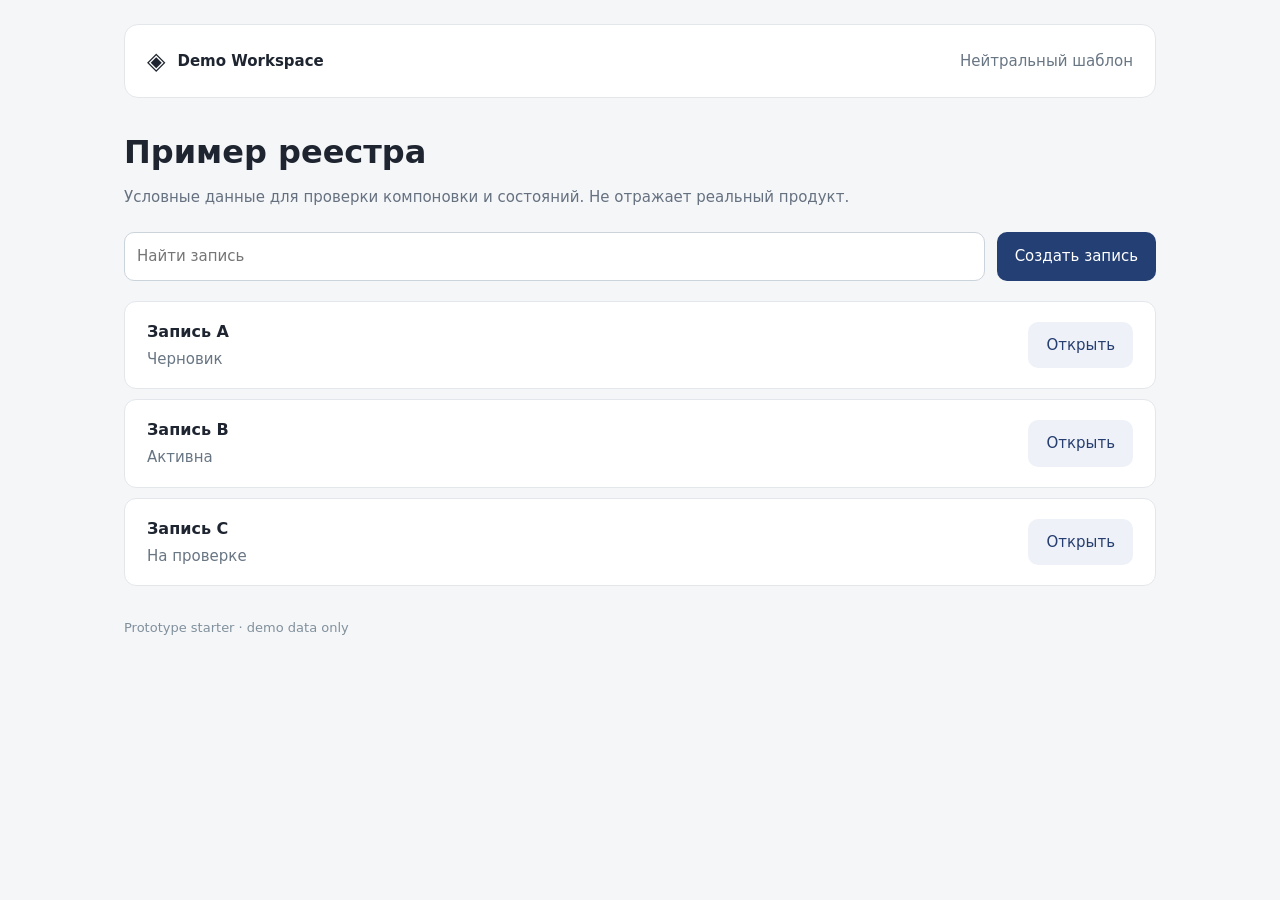
==== context/product-system/04_ui/starter/index.html @ 60b69563 "feat: publish sanitized AI PDLC pipeline with seven numbered skills, agents and sample context" ====
<!doctype html>
<html lang="ru"><head><meta charset="utf-8"><meta name="viewport" content="width=device-width,initial-scale=1"><title>UI prototype — sample</title><link rel="stylesheet" href="styles.css"></head>
<body><main class="app"><header class="top"><span class="symbol" aria-hidden="true">◈</span><strong>Demo Workspace</strong><span class="sub">Нейтральный шаблон</span></header><section class="intro"><h1>Пример реестра</h1><p>Условные данные для проверки компоновки и состояний. Не отражает реальный продукт.</p></section><section class="toolbar"><input id="query" type="search" placeholder="Найти запись" aria-label="Поиск"><button id="add" type="button">Создать запись</button></section><section class="data" id="items" aria-label="Список записей"></section><footer class="foot">Prototype starter · demo data only</footer></main><dialog id="details"><form method="dialog"><h2 id="detail-title">Запись</h2><p id="detail-text"></p><menu><button type="submit">Закрыть</button></menu></form></dialog><script src="prototype.js"></script></body></html>
---- context/product-system/04_ui/starter/styles.css ----
*{box-sizing:border-box}body{margin:0;font:15px/1.5 system-ui,-apple-system,Arial,sans-serif;background:#f5f6f8;color:#1e2530}.app{max-width:1080px;margin:auto;padding:24px}.top{display:flex;gap:12px;align-items:center;padding:18px 22px;background:#fff;border:1px solid #e3e7eb;border-radius:14px}.symbol{font-size:24px}.sub{margin-left:auto;color:#687583}.intro{margin:36px 0 24px}.intro h1{font-size:32px;line-height:1.15;margin:0 0 10px}.intro p{color:#667180}.toolbar{display:flex;gap:12px;margin:20px 0}input{flex:1;min-width:0;border:1px solid #cbd3db;border-radius:10px;padding:12px;font:inherit}button{border:0;border-radius:10px;background:#243f74;color:#fff;padding:12px 18px;font:inherit;cursor:pointer}button:focus-visible,input:focus-visible{outline:3px solid #7baaf7;outline-offset:2px}.data{display:grid;gap:10px}.item{display:flex;align-items:center;justify-content:space-between;gap:18px;padding:18px 22px;background:#fff;border:1px solid #e3e7eb;border-radius:12px}.item h3{font-size:16px;margin:0}.item p{margin:4px 0 0;color:#687583}.item button{background:#eef1f8;color:#263e70}.foot{margin:32px 0;color:#80909c;font-size:13px}dialog{border:0;border-radius:16px;padding:28px;max-width:460px;width:min(90vw,460px);box-shadow:0 25px 80px #15263c39}dialog::backdrop{background:#18233380}menu{display:flex;justify-content:flex-end;padding:0;margin:24px 0 0}@media(max-width:600px){.app{padding:12px}.toolbar{flex-direction:column}.sub{display:none}.intro h1{font-size:26px}}
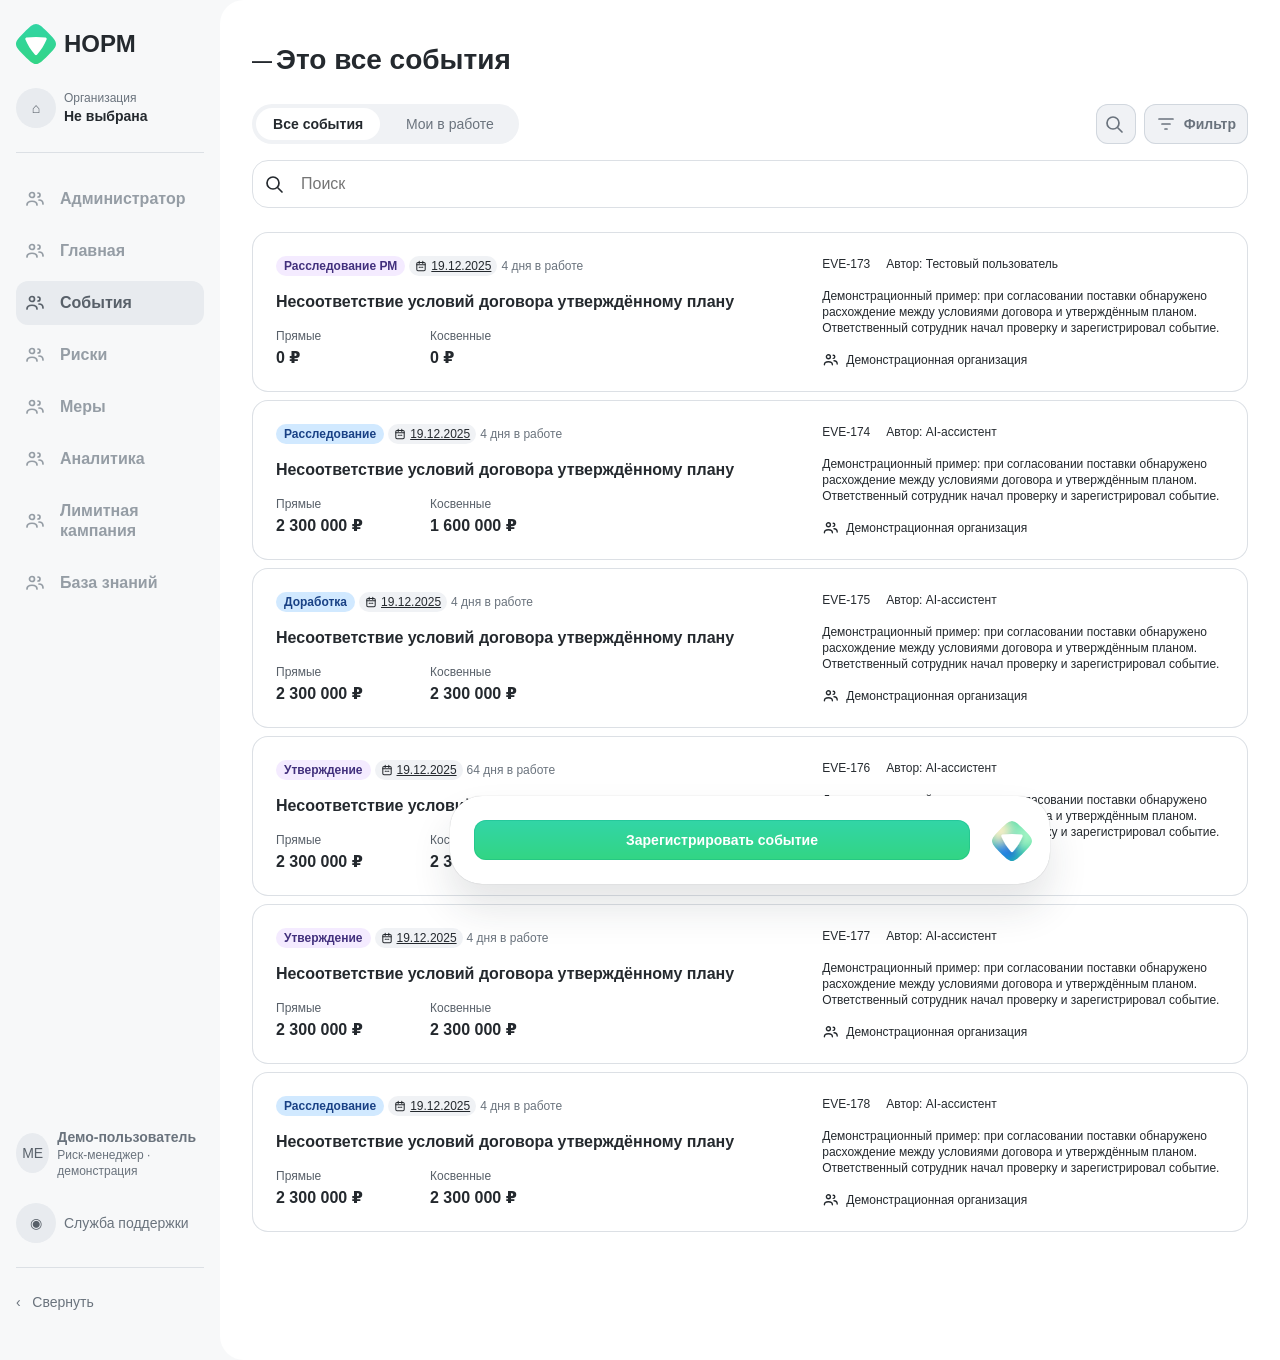
==== commit a655f06d: "feat: publish full NORM context, functional HTML starter and seven AI PDLC skills" ====
--- a/context/product-system/04_ui/starter/index.html
+++ b/context/product-system/04_ui/starter/index.html
@@ -1,3 +1,10 @@
-<!doctype html>
-<html lang="ru"><head><meta charset="utf-8"><meta name="viewport" content="width=device-width,initial-scale=1"><title>UI prototype — sample</title><link rel="stylesheet" href="styles.css"></head>
-<body><main class="app"><header class="top"><span class="symbol" aria-hidden="true">◈</span><strong>Demo Workspace</strong><span class="sub">Нейтральный шаблон</span></header><section class="intro"><h1>Пример реестра</h1><p>Условные данные для проверки компоновки и состояний. Не отражает реальный продукт.</p></section><section class="toolbar"><input id="query" type="search" placeholder="Найти запись" aria-label="Поиск"><button id="add" type="button">Создать запись</button></section><section class="data" id="items" aria-label="Список записей"></section><footer class="foot">Prototype starter · demo data only</footer></main><dialog id="details"><form method="dialog"><h2 id="detail-title">Запись</h2><p id="detail-text"></p><menu><button type="submit">Закрыть</button></menu></form></dialog><script src="prototype.js"></script></body></html>
+<!doctype html><html lang="ru"><head><meta charset="utf-8"><meta name="viewport" content="width=device-width,initial-scale=1"><title>НОРМ — реестр событий</title><link rel="stylesheet" href="styles.css"><link rel="stylesheet" href="norm-components.css"></head><body data-scenario="event">
+<div class="prototype-tools" aria-label="Сценарии прототипа"><span>Проверка состояний</span><button class="tool" data-demo="default">Default</button><button class="tool" data-demo="loading">Loading</button><button class="tool" data-demo="empty">Empty</button><button class="tool" data-demo="error">Error</button></div>
+<div class="app-shell"><aside class="app-nav"><div class="brand">НОРМ</div><div class="org"><span class="nav-symbol">⌂</span><div><small>Организация</small><strong>Не выбрана</strong></div></div><nav aria-label="Основная навигация"><a href="#" data-nav-passive>♧ <span>Администратор</span></a><a href="#" data-nav-passive>♧ <span>Главная</span></a><a href="#" class="active" aria-current="page">♧ <span data-nav-active>События</span></a><a href="#" data-nav-passive>♧ <span>Риски</span></a><a href="#" data-nav-passive>♧ <span>Меры</span></a><a href="#" data-nav-passive>♧ <span>Аналитика</span></a><a href="#" data-nav-passive>♧ <span>Лимитная кампания</span></a><a href="#" data-nav-passive>♧ <span>База знаний</span></a></nav><div class="nav-bottom"><p><span class="nav-symbol">МЕ</span><span><strong>Демо-пользователь</strong><small>Риск-менеджер · демонстрация</small></span></p><p class="support"><span class="nav-symbol">◉</span>Служба поддержки</p><p>‹ &nbsp; Свернуть</p></div></aside>
+<main class="app-surface"><div class="page"><header class="page-header"><h1>Это все события</h1></header>
+<section class="registry-controls" aria-label="Управление реестром"><div class="filter-left"><div class="segmented-control" role="group" aria-label="Область списка"><button class="segment-option active" data-scope="all" aria-pressed="true">Все события</button><button class="segment-option" data-scope="mine" aria-pressed="false">Мои в работе</button></div><div class="quick-filters" aria-label="Быстрые фильтры"></div></div><div class="control-actions"><button class="control-button icon-only" data-icon-search aria-controls="registry-search" aria-label="Поиск" aria-expanded="true"></button><button class="control-button" data-icon-filter></button></div></section>
+<div class="search-row" id="registry-search"><span></span><input type="search" aria-label="Поиск по названию или ID" placeholder="Поиск"></div>
+<section class="overview" aria-label="Обзор всех запусков" hidden><span class="overview-label">Все запуски</span><strong>Всего <span data-overview-total></span></strong><span>Завершено <b data-overview-done></b></span><div class="bar" aria-hidden="true"><span></span></div><button data-overview-filter>С ошибкой <b data-overview-error></b> →</button></section><p class="result-context" role="status"></p>
+<section class="registry" data-state="default" aria-label="Список объектов"></section><section class="registry" data-state="loading" hidden aria-label="Загрузка"><div class="skeleton-row"></div><div class="skeleton-row"></div></section><section class="state-panel" data-state="empty" hidden><h2>Записи не найдены</h2><p data-empty-text></p><button class="button button-secondary" data-reset>Сбросить фильтры</button></section><section class="state-panel" data-state="error" hidden><h2>Не удалось загрузить данные</h2><p>Условия поиска сохранены. Повторите загрузку.</p><button class="button button-secondary" data-recover>Попробовать снова</button></section></div>
+<div class="action-dock" aria-label="Основные действия"><button class="button button-primary" data-main-action>Зарегистрировать событие</button><button class="assistant" aria-label="Помощь Норма AI"></button></div></main></div>
+<script src="norm-components.js"></script><script src="prototype.js"></script></body></html>
--- a/context/product-system/04_ui/starter/styles.css
+++ b/context/product-system/04_ui/starter/styles.css
@@ -1 +1,141 @@
-*{box-sizing:border-box}body{margin:0;font:15px/1.5 system-ui,-apple-system,Arial,sans-serif;background:#f5f6f8;color:#1e2530}.app{max-width:1080px;margin:auto;padding:24px}.top{display:flex;gap:12px;align-items:center;padding:18px 22px;background:#fff;border:1px solid #e3e7eb;border-radius:14px}.symbol{font-size:24px}.sub{margin-left:auto;color:#687583}.intro{margin:36px 0 24px}.intro h1{font-size:32px;line-height:1.15;margin:0 0 10px}.intro p{color:#667180}.toolbar{display:flex;gap:12px;margin:20px 0}input{flex:1;min-width:0;border:1px solid #cbd3db;border-radius:10px;padding:12px;font:inherit}button{border:0;border-radius:10px;background:#243f74;color:#fff;padding:12px 18px;font:inherit;cursor:pointer}button:focus-visible,input:focus-visible{outline:3px solid #7baaf7;outline-offset:2px}.data{display:grid;gap:10px}.item{display:flex;align-items:center;justify-content:space-between;gap:18px;padding:18px 22px;background:#fff;border:1px solid #e3e7eb;border-radius:12px}.item h3{font-size:16px;margin:0}.item p{margin:4px 0 0;color:#687583}.item button{background:#eef1f8;color:#263e70}.foot{margin:32px 0;color:#80909c;font-size:13px}dialog{border:0;border-radius:16px;padding:28px;max-width:460px;width:min(90vw,460px);box-shadow:0 25px 80px #15263c39}dialog::backdrop{background:#18233380}menu{display:flex;justify-content:flex-end;padding:0;margin:24px 0 0}@media(max-width:600px){.app{padding:12px}.toolbar{flex-direction:column}.sub{display:none}.intro h1{font-size:26px}}
+/* Structural defaults and optional form primitives. Product tokens live in norm-components.css. */
+* { box-sizing:border-box; }
+body { margin:0; background:var(--menu); }
+button { font:inherit; }
+[hidden] { display:none !important; }
+.prototype-tools { min-height:40px; padding:7px 16px; background:#111; color:#fff; display:flex; align-items:center; gap:8px; font-size:12px; }
+.prototype-tools span { margin-right:8px; color:#c7cbd0; }
+.tool { padding:5px 10px; color:#bbb; background:transparent; border:1px solid #444; border-radius:8px; cursor:pointer; }
+.tool.active { color:#fff; background:#3a3a3a; border-color:#666; }
+.app-shell { display:grid; grid-template-columns:220px minmax(680px,1fr); min-height:calc(100vh - 40px); }
+.app-nav { padding:32px 24px; color:var(--text); background:var(--menu); }
+.brand { font-size:22px; font-weight:700; margin-bottom:32px; }
+.app-nav nav { display:grid; gap:8px; }
+.app-nav a { padding:10px 12px; border-radius:10px; color:#6a737d; text-decoration:none; }
+.app-nav a.active,.app-nav a:hover { background:rgba(5,38,88,.06); color:var(--text); }
+.app-surface { position:relative; min-width:0; background:var(--surface); border-radius:var(--r-surface) 0 0 var(--r-surface); padding:40px 48px 128px; }
+.page { max-width:1240px; margin:0 auto; }
+.page-header { display:flex; justify-content:space-between; align-items:flex-start; gap:24px; margin-bottom:24px; }
+.eyebrow { margin:0 0 6px; color:var(--muted); font-size:12px; font-weight:700; letter-spacing:.04em; text-transform:uppercase; }
+.page-header h1 { margin:0 0 8px; font-size:32px; line-height:1.15; }
+.page-description { max-width:720px; margin:0; color:var(--muted); line-height:1.5; }
+.count { color:var(--muted); font-weight:500; }
+.button { border:0; border-radius:12px; padding:11px 16px; cursor:pointer; white-space:nowrap; }
+.button-primary { background:var(--brand); color:#fff; box-shadow:0 1px 2px rgba(16,95,62,.18); }
+.button-primary:hover { background:var(--brand-hover); }
+.button-secondary { background:var(--soft); color:var(--text); }
+.button-secondary:hover { background:#eceff0; }
+.quick-filters { display:flex; gap:6px; flex-wrap:wrap; margin:0; }
+.segmented-control { display:inline-flex; align-items:center; gap:2px; padding:3px; border-radius:14px; background:var(--menu); }
+.segment-option { min-height:34px; border:0; border-radius:11px; padding:7px 12px; background:transparent; color:var(--muted); cursor:pointer; white-space:nowrap; }
+.segment-option.active { background:#fff; color:var(--text); box-shadow:0 1px 3px rgba(36,41,46,.10); font-weight:650; }
+.filter-chip { min-height:36px; border:0; border-radius:999px; padding:8px 12px; background:var(--soft); color:var(--text); cursor:pointer; white-space:nowrap; }
+.filter-chip:hover { background:#eceff0; }
+.filter-chip.active { color:#147a50; background:var(--brand-soft); font-weight:650; }
+.registry { display:grid; gap:10px; }
+.row-card { width:100%; min-height:92px; display:grid; grid-template-columns:minmax(300px,1fr) max-content minmax(150px,220px) 130px 24px; align-items:center; gap:20px; padding:18px 22px; text-align:left; color:inherit; background:#fff; border:0; box-shadow:inset 0 0 0 1px var(--border); border-radius:var(--r-card); cursor:pointer; }
+.row-card:hover { background:#fff; box-shadow:0 0 1px rgba(36,41,46,.32),0 4px 8px rgba(36,41,46,.12); }
+.status { display:inline-flex; align-items:center; gap:7px; width:max-content; padding:6px 9px; border-radius:999px; font-size:12px; font-weight:700; }
+.status i { width:7px; height:7px; border-radius:50%; background:currentColor; }
+.status-danger { color:var(--danger); background:var(--danger-soft); }
+.status-success { color:var(--brand); background:var(--brand-soft); }
+.row-main,.row-fact { display:grid; gap:4px; min-width:0; }
+.row-main strong { overflow:hidden; text-overflow:ellipsis; white-space:nowrap; font-size:16px; }
+.row-main small,.row-fact small,.row-meta { color:var(--muted); }
+.row-fact strong { font-size:14px; }
+.row-meta { white-space:nowrap; font-size:13px; text-align:right; }
+.row-arrow { font-size:20px; color:var(--muted); }
+.skeleton-row { height:92px; border-radius:var(--r-card); background:linear-gradient(90deg,#f1f2f3 25%,#e6e8ea 50%,#f1f2f3 75%); background-size:200% 100%; animation:shimmer 1.4s infinite; }
+@keyframes shimmer { to { background-position:-200% 0; } }
+.state-panel { min-height:440px; display:flex; flex-direction:column; align-items:center; justify-content:center; text-align:center; padding:48px 24px; }
+.state-panel h2 { margin:12px 0 8px; }
+.state-panel p { max-width:480px; margin:0 0 24px; color:var(--muted); line-height:1.5; }
+.state-icon { width:52px; height:52px; display:grid; place-items:center; border-radius:50%; background:var(--soft); font-size:28px; }
+.state-icon-danger { color:var(--danger); background:var(--danger-soft); }
+.action-dock { position:fixed; z-index:20; left:calc(50% + 110px); bottom:16px; transform:translateX(-50%); width:min(600px,calc(100vw - 280px)); display:flex; justify-content:flex-end; gap:16px; padding:24px; background:#fff; border-radius:32px; box-shadow:var(--shadow); }
+.assistant,.icon-button { border:0; cursor:pointer; }
+.assistant { width:42px; height:42px; border-radius:50%; background:#24282c; color:#fff; font-size:17px; }
+.modal-overlay { position:fixed; z-index:50; inset:0; display:grid; place-items:center; padding:24px; background:rgba(18,22,25,.58); }
+.object-modal { width:min(1320px,calc(100vw - 48px)); max-height:calc(100vh - 48px); display:flex; flex-direction:column; overflow:hidden; background:#fff; border-radius:24px; box-shadow:var(--shadow); }
+.modal-header { display:flex; justify-content:space-between; gap:24px; padding:28px 32px 20px; border-bottom:1px solid var(--border); }
+.modal-header h2 { margin:0; font-size:24px; }
+.icon-button { width:36px; height:36px; border-radius:50%; background:var(--soft); font-size:22px; }
+.modal-body { overflow:auto; padding:28px 32px; }
+.summary-block { padding:20px; background:var(--brand-soft); border-left:4px solid var(--brand); border-radius:12px; }
+.summary-block p { margin:8px 0 0; line-height:1.55; }
+.detail-grid { display:grid; grid-template-columns:repeat(3,1fr); gap:16px; margin:24px 0; }
+.detail-grid div { display:grid; gap:6px; padding:16px; border:1px solid var(--border); border-radius:12px; }
+.detail-grid small { color:var(--muted); }
+.modal-section { border-top:1px solid var(--border); padding-top:20px; }
+.modal-section h3 { margin:0 0 8px; }
+.modal-section p { margin:0; color:var(--muted); line-height:1.55; }
+.modal-footer { flex:none; display:flex; justify-content:flex-end; gap:10px; padding:18px 32px 24px; border-top:1px solid var(--border); }
+@media(max-width:1000px) {
+  .app-shell { grid-template-columns:1fr; }
+  .app-nav { display:none; }
+  .app-surface { border-radius:0; padding:28px 20px 112px; }
+  .action-dock { left:50%; }
+  .row-card { grid-template-columns:minmax(260px,1fr) max-content 120px 24px; }
+  .row-fact { display:none; }
+}
+@media(max-width:700px) {
+  .page-header { display:grid; }
+  .row-card { grid-template-columns:1fr 24px; gap:10px; }
+  .row-main,.status,.row-meta { grid-column:1; }
+  .row-arrow { grid-column:2; grid-row:1 / span 3; }
+  .row-meta { text-align:left; }
+  .detail-grid { grid-template-columns:1fr; }
+}
+
+/* Product-context v1 routing additions */
+.registry-controls { display:flex; align-items:center; justify-content:space-between; gap:20px; margin-bottom:16px; }
+.filter-left { min-width:0; display:flex; align-items:center; gap:8px; flex-wrap:wrap; }
+.registry-controls .quick-filters { margin-bottom:0; }
+.control-actions { display:flex; align-items:center; gap:8px; }
+.control-button { display:inline-flex; align-items:center; gap:8px; min-height:40px; padding:9px 12px; border:0; border-radius:10px; background:transparent; color:var(--muted); cursor:pointer; }
+.control-button:hover { background:var(--soft); color:var(--text); }
+.search-row { margin:-4px 0 20px; }
+.search-row input { width:100%; height:44px; padding:0 14px; border:1px solid var(--border); border-radius:12px; background:#fff; color:var(--text); outline:none; }
+.search-row input:focus { border-color:var(--brand); box-shadow:0 0 0 3px var(--brand-soft); }
+.object-workspace { min-height:0; overflow:auto; padding:16px 24px 28px; display:grid; grid-template-columns:minmax(0,1fr) 280px; gap:24px; align-items:start; background:var(--soft); }
+.object-workspace .modal-body { overflow:visible; padding:0; display:grid; gap:16px; }
+.object-workspace .summary-block,.object-workspace .modal-section { background:#fff; }
+.action-meta-zone { position:sticky; top:0; display:grid; gap:8px; }
+.rail-block,.rail-link,.rail-actions { background:#fff; border-radius:16px; }
+.rail-block { padding:18px; }
+.rail-block h3 { margin:0 0 14px; font-size:15px; }
+.meta-list { display:grid; gap:10px; margin:0; }
+.meta-list div { display:grid; grid-template-columns:86px 1fr; gap:10px; font-size:12px; }
+.meta-list dt { color:var(--muted); }
+.meta-list dd { margin:0; font-weight:600; }
+.rail-link { width:100%; padding:15px 18px; border:0; display:flex; justify-content:space-between; color:var(--text); font-weight:600; cursor:pointer; }
+.rail-actions { padding:16px; display:grid; grid-template-columns:1fr 40px; gap:8px; }
+.rail-actions .button-primary { grid-column:1 / -1; }
+.rail-actions .button-secondary { min-width:0; }
+.rail-more { width:40px; height:40px; }
+@media(max-width:900px) {
+  .registry-controls { align-items:flex-start; }
+  .object-workspace { grid-template-columns:1fr; }
+  .action-meta-zone { position:static; }
+}
+
+/* Standard/Create/Edit Modal reference: intentionally separate from Object View */
+.standard-modal { width:min(800px,calc(100vw - 48px)); max-height:calc(100vh - 48px); display:flex; flex-direction:column; overflow:hidden; background:#fff; border-radius:24px; box-shadow:var(--shadow); }
+.standard-modal .modal-body { min-height:0; }
+.form-intro { margin:0 0 22px; color:var(--muted); line-height:1.55; }
+.form-grid { display:grid; grid-template-columns:1fr 1fr; gap:18px; }
+.form-grid label { display:grid; gap:8px; font-size:13px; font-weight:600; }
+.form-grid input,.form-grid select,.form-grid textarea { width:100%; border:1px solid var(--border); border-radius:12px; background:#fff; color:var(--text); padding:12px 14px; font:inherit; font-weight:400; outline:none; }
+.form-grid input:focus,.form-grid select:focus,.form-grid textarea:focus { border-color:var(--brand); box-shadow:0 0 0 3px var(--brand-soft); }
+.form-wide { grid-column:1 / -1; }
+.tool-action { margin-left:auto; }
+.boolean-field { grid-template-columns:1fr auto !important; align-items:center; gap:18px !important; }
+.boolean-field small { display:block; margin-top:4px; color:var(--muted); font-weight:400; }
+.binary-switch { position:relative; width:44px; height:26px; display:inline-flex; flex:none; }
+.binary-switch input { position:absolute; inset:0; opacity:0; cursor:pointer; }
+.binary-switch i { width:44px; height:26px; border-radius:999px; background:#cfd4d7; position:relative; transition:.15s ease; }
+.binary-switch i::after { content:""; position:absolute; top:3px; left:3px; width:20px; height:20px; border-radius:50%; background:#fff; box-shadow:0 1px 2px rgba(0,0,0,.16); transition:.15s ease; }
+.binary-switch input:checked + i { background:var(--brand); }
+.binary-switch input:checked + i::after { transform:translateX(18px); }
+.binary-switch input:focus-visible + i { box-shadow:0 0 0 3px var(--brand-soft); }
+@media(max-width:700px) { .form-grid { grid-template-columns:1fr; } .form-wide { grid-column:auto; } .tool-action { margin-left:0; } }
--- a/context/product-system/04_ui/starter/norm-components.css
+++ b/context/product-system/04_ui/starter/norm-components.css
@@ -0,0 +1,642 @@
+:root{--menu:#f7f8f9;
+  --surface:#fff;
+  --soft:#f0f2f5;
+  --text:#24292e;
+  --muted:#6a737d;
+  --border:#dce0e5;
+  --brand:#32d583;
+  --brand-hover:#11ad81;
+  --brand-soft:#d1faef;
+  --danger:#f04438;
+  --danger-soft:#fee4e2;
+  --warning:#c88417;
+  --shadow:0 24px 40px rgba(36,41,46,.12),0 0 1px rgba(36,41,46,.32);
+  --r-card:16px;
+  --r-surface:24px;
+  --norm-content-max:1240px;
+  --norm-card-pad:24px;
+  --norm-list-gap:8px;
+  --norm-control-size:40px;
+  --norm-input-size:48px;
+  --font:Arial,system-ui,sans-serif}
+
+body{font-family:var(--font);
+  font-size:14px;
+  line-height:20px;
+  color:var(--text)}
+
+button,input,select,textarea{font:inherit}
+button{cursor:pointer}
+button:disabled{opacity:.5;
+  cursor:default}
+button:focus-visible,a:focus-visible{outline:2px solid var(--brand-hover);
+  outline-offset:3px}
+
+.prototype-tools{display:none}
+.prototype-tools.show{display:flex}
+.app-shell{grid-template-columns:288px minmax(0,1fr);
+  min-height:100vh}
+.app-nav{padding:32px 24px;
+  display:flex;
+  flex-direction:column;
+  min-height:100vh}
+.brand{display:flex;
+  align-items:center;
+  gap:8px;
+  font-size:24px;
+  line-height:40px;
+  margin-bottom:24px}
+.brand-mark{width:40px;
+  height:40px;
+  flex:none}
+.org{display:flex;
+  gap:8px;
+  align-items:center;
+  padding-bottom:24px;
+  border-bottom:1px solid var(--border);
+  margin-bottom:24px}
+.nav-symbol{width:40px;
+  height:40px;
+  border-radius:50%;
+  display:grid;
+  place-items:center;
+  background:#e8ebef;
+  color:#586069}
+.org small{display:block;
+  font-size:12px;
+  line-height:16px;
+  color:var(--muted)}
+.app-nav nav{gap:8px}
+.app-nav a{display:flex;
+  align-items:center;
+  gap:16px;
+  padding:12px 8px;
+  border-radius:12px;
+  font-size:16px;
+  font-weight:600;
+  color:#959da5}
+.app-nav a.active{color:#586069;
+  background:#e8ebef}
+.nav-bottom{margin-top:auto;
+  padding-top:32px;
+  color:var(--muted)}
+.nav-bottom p{margin:0 0 24px;
+  display:flex;
+  align-items:center;
+  gap:8px}
+.nav-bottom small{display:block;
+  font-size:12px;
+  line-height:16px}
+.nav-bottom .support{margin-top:24px;
+  padding-bottom:24px;
+  border-bottom:1px solid var(--border)}
+
+.app-surface{padding:40px max(32px,calc((100% - 1240px)/2)) 128px;
+  min-width:0}
+.page{max-width:1240px;
+  margin:0 auto}
+.page-header{height:40px;
+  align-items:center;
+  margin-bottom:24px}
+.page-header h1{font-size:28px;
+  line-height:40px;
+  font-weight:600;
+  margin:0}
+.page-header .count{font-size:16px;
+  vertical-align:top}
+.page-description{font-size:14px}
+.eyebrow{font-size:12px;
+  letter-spacing:0;
+  text-transform:none}
+
+.registry-controls{height:40px;
+  gap:16px;
+  margin-bottom:16px;
+  align-items:center}
+.filter-left{gap:8px;
+  flex-wrap:nowrap}
+.segmented-control{height:40px;
+  gap:4px;
+  padding:4px;
+  border-radius:100px;
+  background:var(--soft);
+  flex:none}
+.segment-option{height:32px;
+  min-height:32px;
+  padding:6px 16px;
+  line-height:20px;
+  border-radius:100px;
+  font-size:14px;
+  flex:none}
+.segment-option.active{font-weight:600;
+  box-shadow:none}
+.quick-filters{gap:4px;
+  flex-wrap:nowrap}
+.filter-chip{display:inline-flex;
+  align-items:center;
+  gap:8px;
+  height:40px;
+  min-height:40px;
+  padding:8px 16px;
+  background:#fff;
+  border-radius:100px;
+  box-shadow:inset 0 0 0 1px var(--border);
+  font-weight:500}
+.filter-chip b{font-size:12px;
+  line-height:20px;
+  padding:2px 8px;
+  border-radius:100px;
+  background:#fef0c7;
+  color:#7a2e0e}
+.filter-chip.active{font-weight:600;
+  color:var(--text);
+  background:var(--soft);
+  box-shadow:none}
+.filter-chip.active b{background:#fff}
+.filter-divider{color:var(--muted);
+  font-weight:600}
+.control-actions{gap:8px;
+  flex:none;
+  margin-left:auto}
+.control-button{height:40px;
+  min-height:40px;
+  padding:8px 12px;
+  border-radius:12px;
+  gap:8px;
+  position:relative;
+  color:var(--muted);
+  background:var(--soft);
+  box-shadow:inset 0 0 0 1px #d1d7de;
+  font-size:14px;
+  font-weight:600}
+.control-button.icon-only{padding:8px;
+  width:40px}
+.control-button.has-filters::after{content:'';
+  position:absolute;
+  width:6px;
+  height:6px;
+  right:8px;
+  top:8px;
+  border-radius:50%;
+  background:var(--danger)}
+.norm-icon{width:20px;
+  height:20px;
+  display:inline-block;
+  vertical-align:middle;
+  flex:none}
+.search-row{margin:0 0 24px;
+  position:relative}
+.search-row input{height:48px;
+  border-radius:16px;
+  padding:0 48px;
+  font-size:16px}
+.search-row .norm-icon{position:absolute;
+  left:12px;
+  top:14px}
+.search-row input:focus{border-color:var(--brand-hover);
+  box-shadow:0 0 0 1px var(--brand-hover)}
+
+.registry{gap:var(--norm-list-gap)}
+.entity-card{width:100%;
+  display:grid;
+  grid-template-columns:minmax(0,660fr) minmax(0,484fr);
+  gap:48px;
+  align-items:start;
+  padding:var(--norm-card-pad);
+  text-align:left;
+  color:inherit;
+  border:0;
+  border-radius:16px;
+  background:white;
+  box-shadow:inset 0 0 0 1px var(--border)}
+.entity-card:hover{box-shadow:0 0 1px rgba(36,41,46,.32),0 4px 8px rgba(36,41,46,.12)}
+.entity-main{display:grid;
+  gap:16px;
+  min-width:0}
+.entity-top{display:flex;
+  align-items:center;
+  gap:4px;
+  min-height:20px;
+  font-size:12px;
+  line-height:16px}
+.status{padding:2px 8px;
+  border-radius:99px;
+  font-size:12px;
+  line-height:16px;
+  min-height:20px;
+  font-weight:600;
+  gap:4px}
+.status-violet{background:#f4ebff;
+  color:#42307d}
+.status-blue{background:#d1e9ff;
+  color:#194185}
+.status-green,.status-success{background:#d1faef;
+  color:#054f3a}
+.status-red,.status-danger{background:#fee4e2;
+  color:#7a1202}
+.status-gray{background:var(--soft);
+  color:#586069}
+.date-tag{display:inline-flex;
+  align-items:center;
+  gap:4px;
+  padding:2px 6px;
+  border-radius:12px;
+  background:var(--soft);
+  font-size:12px;
+  line-height:16px;
+  text-decoration:underline}
+.date-tag .norm-icon{width:12px;
+  height:12px}
+.entity-title{margin:0;
+  font-size:16px;
+  line-height:20px;
+  font-weight:600}
+.entity-metrics{display:flex;
+  gap:34px}
+.metric{display:grid;
+  gap:4px;
+  min-width:120px}
+.metric small{font-size:12px;
+  line-height:16px;
+  color:#586069}
+.metric strong{font-size:16px;
+  line-height:20px;
+  font-weight:600}
+.entity-meta{display:grid;
+  gap:16px;
+  font-size:12px;
+  line-height:16px;
+  min-width:0}
+.meta-heading{display:flex;
+  gap:16px;
+  align-items:center;
+  flex-wrap:wrap}
+.entity-description{margin:0;
+  display:-webkit-box;
+  -webkit-line-clamp:3;
+  -webkit-box-orient:vertical;
+  overflow:hidden}
+.entity-owner{display:flex;
+  align-items:center;
+  gap:8px}
+.entity-owner .norm-icon{width:16px;
+  height:16px}
+.quiet{color:var(--muted)}
+.danger{color:var(--danger)}
+.action-dock{left:calc(50% + 144px);
+  width:600px;
+  max-width:calc(100vw - 352px);
+  height:88px;
+  bottom:16px;
+  padding:24px;
+  gap:16px;
+  align-items:center;
+  border-radius:32px}
+.action-dock>.button{flex:1;
+  min-width:0;
+  white-space:normal}
+.button{min-height:40px;
+  padding:8px 16px;
+  border-radius:12px;
+  font-weight:600}
+.button-primary{background:linear-gradient(#32d5a7,#32d583);
+  box-shadow:inset 0 0 0 1px #11ad8155}
+.button-primary:hover{background:#11ad81}
+.button-secondary{background:#fff;
+  box-shadow:inset 0 0 0 1px var(--border)}
+.assistant{width:40px;
+  height:40px;
+  display:grid;
+  place-items:center;
+  color:#fff;
+  background:transparent;
+  flex:none}
+.assistant .brand-mark{width:40px;
+  height:40px}
+.state-panel{min-height:360px}
+.skeleton-row{height:160px}
+.overview{display:flex;
+  align-items:center;
+  gap:24px;
+  padding:16px 24px;
+  margin:0 0 24px;
+  background:#f7f8f9;
+  border-radius:16px}
+.overview strong{font-size:16px}
+.overview button{border:0;
+  background:none;
+  color:var(--muted);
+  padding:4px}
+.overview button:hover{text-decoration:underline}
+.overview .bar{height:4px;
+  border-radius:8px;
+  background:var(--border);
+  display:flex;
+  overflow:hidden;
+  flex:1;
+  min-width:40px}
+.overview .bar span{background:#32d583}
+.result-context{font-size:12px;
+  color:var(--muted);
+  margin:0 0 16px}
+.result-context:empty{display:none}
+
+.surface-root{position:fixed;
+  z-index:50;
+  inset:0;
+  padding:24px;
+  background:rgba(36,40,43,.56);
+  display:flex;
+  align-items:center;
+  justify-content:center}
+.object-modal{height:calc(100vh - 48px);
+  max-height:calc(100vh - 48px);
+  width:min(1320px,calc(100vw - 48px));
+  position:relative;
+  isolation:isolate}
+.modal-header{padding:32px 40px 24px;
+  min-height:128px;
+  background:linear-gradient(#f0faf7,#fff);
+  border:0;
+  flex:none}
+.modal-header h2{font-size:28px;
+  line-height:36px;
+  max-width:1000px}
+.modal-header .eyebrow{margin-bottom:12px}
+.object-workspace{padding:24px 32px 32px;
+  grid-template-columns:minmax(0,1fr) 320px;
+  gap:32px;
+  background:#f7f8f9}
+.modal-section{padding:24px;
+  border:0;
+  border-radius:24px;
+  background:#fff}
+.modal-section h3{font-size:20px;
+  line-height:28px}
+.modal-section p{margin-top:16px}
+.rail-block{padding:24px;
+  border-radius:24px}
+.rail-link{border-radius:8px;
+  padding:20px 24px}
+.rail-actions{padding:24px;
+  border-radius:24px}
+.rail-actions .button-primary{min-height:40px}
+.meta-list div{grid-template-columns:80px 1fr;
+  font-size:14px;
+  line-height:20px}
+.meta-list{gap:16px}
+.surface-underlay{position:absolute;
+  left:calc(50% - min(660px,(100vw - 48px)/2) - 16px);
+  top:40px;
+  bottom:40px;
+  width:56px;
+  background:#eff1f3;
+  border-radius:24px;
+  z-index:-1}
+.drawer-scrim{position:fixed;
+  inset:0;
+  background:rgba(255,255,255,.8);
+  z-index:70;
+  display:flex;
+  justify-content:flex-end}
+.filter-drawer{position:relative;
+  min-height:0;
+  width:min(608px,100vw);
+  height:100%;
+  background:#fff;
+  border-radius:24px 0 0 24px;
+  box-shadow:0 0 1px #24292e52,0 16px 24px #24292e1f;
+  display:flex;
+  flex-direction:column}
+.drawer-header{flex:none;
+  display:flex;
+  justify-content:space-between;
+  align-items:center;
+  padding:40px 40px 0}
+.drawer-header h2{font-size:28px;
+  line-height:40px;
+  margin:0}
+.drawer-content{min-height:0;
+  overflow:auto;
+  flex:1;
+  padding:32px 40px;
+  display:grid;
+  gap:32px;
+  align-content:start}
+.drawer-content fieldset{border:0;
+  padding:0;
+  margin:0;
+  display:grid;
+  gap:16px}
+.drawer-content legend{font-size:18px;
+  font-weight:600;
+  line-height:24px;
+  margin-bottom:16px}
+.field{display:grid;
+  gap:8px}
+.field select,.field input{width:100%;
+  height:56px;
+  border:1px solid var(--border);
+  border-radius:16px;
+  background:#fff;
+  padding:0 16px;
+  color:var(--text)}
+.date-range{display:flex}
+.date-range input:first-child{border-radius:16px 0 0 16px}
+.date-range input:last-child{border-radius:0 16px 16px 0;
+  border-left:0}
+.drawer-footer{flex:none;
+  padding:0 40px 40px;
+  display:flex;
+  gap:16px}
+.drawer-footer .button{width:50%;
+  min-height:56px}
+.form-error{color:var(--danger);
+  margin:0}
+.toast{position:fixed;
+  bottom:120px;
+  left:50%;
+  transform:translateX(-50%);
+  z-index:100;
+  background:#24292e;
+  color:#fff;
+  padding:12px 20px;
+  border-radius:12px}
+.surface-root>[inert]{display:none}
+.icon-button{display:grid;
+  place-items:center;
+  width:40px;
+  height:40px;
+  font-size:24px;
+  line-height:24px;
+  flex:none;
+  background:var(--soft)}
+
+@media(min-width:1401px){.app-surface{padding-left:100px;
+  padding-right:100px}
+}
+
+@media(max-width:1400px) and (min-width:1001px){.app-shell{grid-template-columns:220px minmax(0,1fr)}
+.app-nav{padding:24px 16px}
+.app-surface{padding:40px 32px 128px}
+.action-dock{left:calc(50% + 110px)}
+.quick-filters{max-width:330px;
+  overflow:auto}
+.filter-left{min-width:0}
+.entity-card{gap:24px;
+  grid-template-columns:minmax(0,1.3fr) minmax(0,1fr)}
+}
+
+@media(max-width:1000px){.app-shell{grid-template-columns:minmax(0,1fr)}
+.app-nav{display:none}
+.app-surface{padding:28px 24px 128px;
+  border-radius:0}
+.action-dock{left:50%;
+  max-width:calc(100vw - 48px)}
+.registry-controls{height:auto;
+  min-height:40px;
+  flex-wrap:wrap}
+.filter-left{overflow:auto;
+  max-width:100%}
+.control-actions{margin-left:auto}
+.entity-card{gap:24px;
+  grid-template-columns:minmax(0,1fr) minmax(0,1fr)}
+.object-workspace{grid-template-columns:minmax(0,1fr) 260px;
+  gap:16px;
+  padding:16px}
+.rail-block,.rail-actions{padding:16px}
+.modal-header{padding:24px}
+.overview{flex-wrap:wrap;
+  gap:12px}
+}
+
+@media(max-width:700px){.page-header{display:flex;
+  height:auto;
+  min-height:40px}
+.page-header h1{font-size:24px;
+  line-height:32px}
+.entity-card{grid-template-columns:minmax(0,1fr);
+  padding:16px}
+.entity-meta{gap:12px}
+.entity-top{flex-wrap:wrap}
+.entity-metrics{flex-wrap:wrap}
+.object-workspace{grid-template-columns:minmax(0,1fr)}
+.action-meta-zone{position:static}
+.object-modal{width:100%;
+  max-height:100%;
+  height:100%}
+.surface-root{padding:8px}
+.modal-header h2{font-size:22px;
+  line-height:28px}
+.drawer-content{padding:24px}
+.drawer-header{padding:24px 24px 0}
+.drawer-footer{flex:none;
+  padding:0 24px 24px}
+.action-dock{gap:8px;
+  padding:16px;
+  height:72px}
+.overview .bar{display:none}
+.surface-underlay{left:0}
+.filter-left{padding-bottom:4px}
+.search-row input{padding-right:16px}
+}
+
+@media(prefers-reduced-motion:reduce){*{animation:none!important;
+  transition:none!important}
+}
+
+
+/* Event named-choice geometry measured from the native export;
+   other labels auto-size. */
+body[data-scenario="event"] [data-scope="all"]{min-width:124.31px}
+
+body[data-scenario="event"] [data-scope="mine"]{min-width:131.19px}
+
+.page-header::before{content:'—';
+  overflow:hidden;
+  font-size:28px;
+  line-height:40px;
+  display:block;
+  width:20px;
+  flex:none}
+
+.page-header{justify-content:flex-start;
+  gap:4px}
+
+body[data-scenario="ai"] .page-header::before{display:none}
+
+.overview-label{font-size:12px;
+  color:var(--muted)}
+
+
+.date-range{width:100%}
+
+.date-range input{height:56px;
+  width:50%;
+  min-width:0;
+  border:1px solid var(--border);
+  padding:0 16px;
+  font:inherit;
+  background:#fff;
+  color:var(--text)}
+
+.date-range input:focus-visible,.field select:focus-visible,.field input:focus-visible{outline:2px solid var(--brand-hover);
+  outline-offset:-2px}
+
+.object-workspace{flex:1}
+
+.object-modal.standard-modal{width:min(800px,calc(100vw - 48px));
+  height:auto;
+  max-height:calc(100vh - 48px)}
+
+.object-modal.standard-modal .modal-body{flex:1;
+  min-height:0;
+  padding:24px 40px}
+
+@media(max-width:700px){.date-range input{padding:0 8px}
+.object-modal.standard-modal{width:100%;
+  max-height:calc(100vh - 16px)}
+}
+
+
+/* Dependent task: full parent shell is covered;
+   content and scroll survive close. */
+.surface-root-drawer-only{background:transparent}
+.drawer-contained{position:absolute;
+  border-radius:inherit;
+  overflow:hidden}
+
+.filter-drawer>.modal-header{padding:40px 40px 24px;
+  min-height:0;
+  flex:none;
+  background:#fff}
+
+.filter-drawer>.modal-body{flex:1;
+  min-height:0;
+  padding:24px 40px;
+  overflow:auto}
+
+.filter-drawer>.modal-body p{margin-top:0}
+
+.object-modal,.filter-drawer{overflow-wrap:anywhere}
+
+.modal-header h2{min-width:0}
+
+.drawer-header h2{min-width:0}
+
+@media(max-width:700px){
+ .action-dock{max-width:calc(100vw - 32px);
+  width:600px}
+
+ .action-dock>.button{white-space:normal;
+  min-width:0;
+  flex:1}
+
+ .action-dock>.assistant{flex:none}
+
+ .filter-drawer>.modal-header{padding:24px}
+
+ .filter-drawer>.modal-body{padding:24px}
+
+}
+
